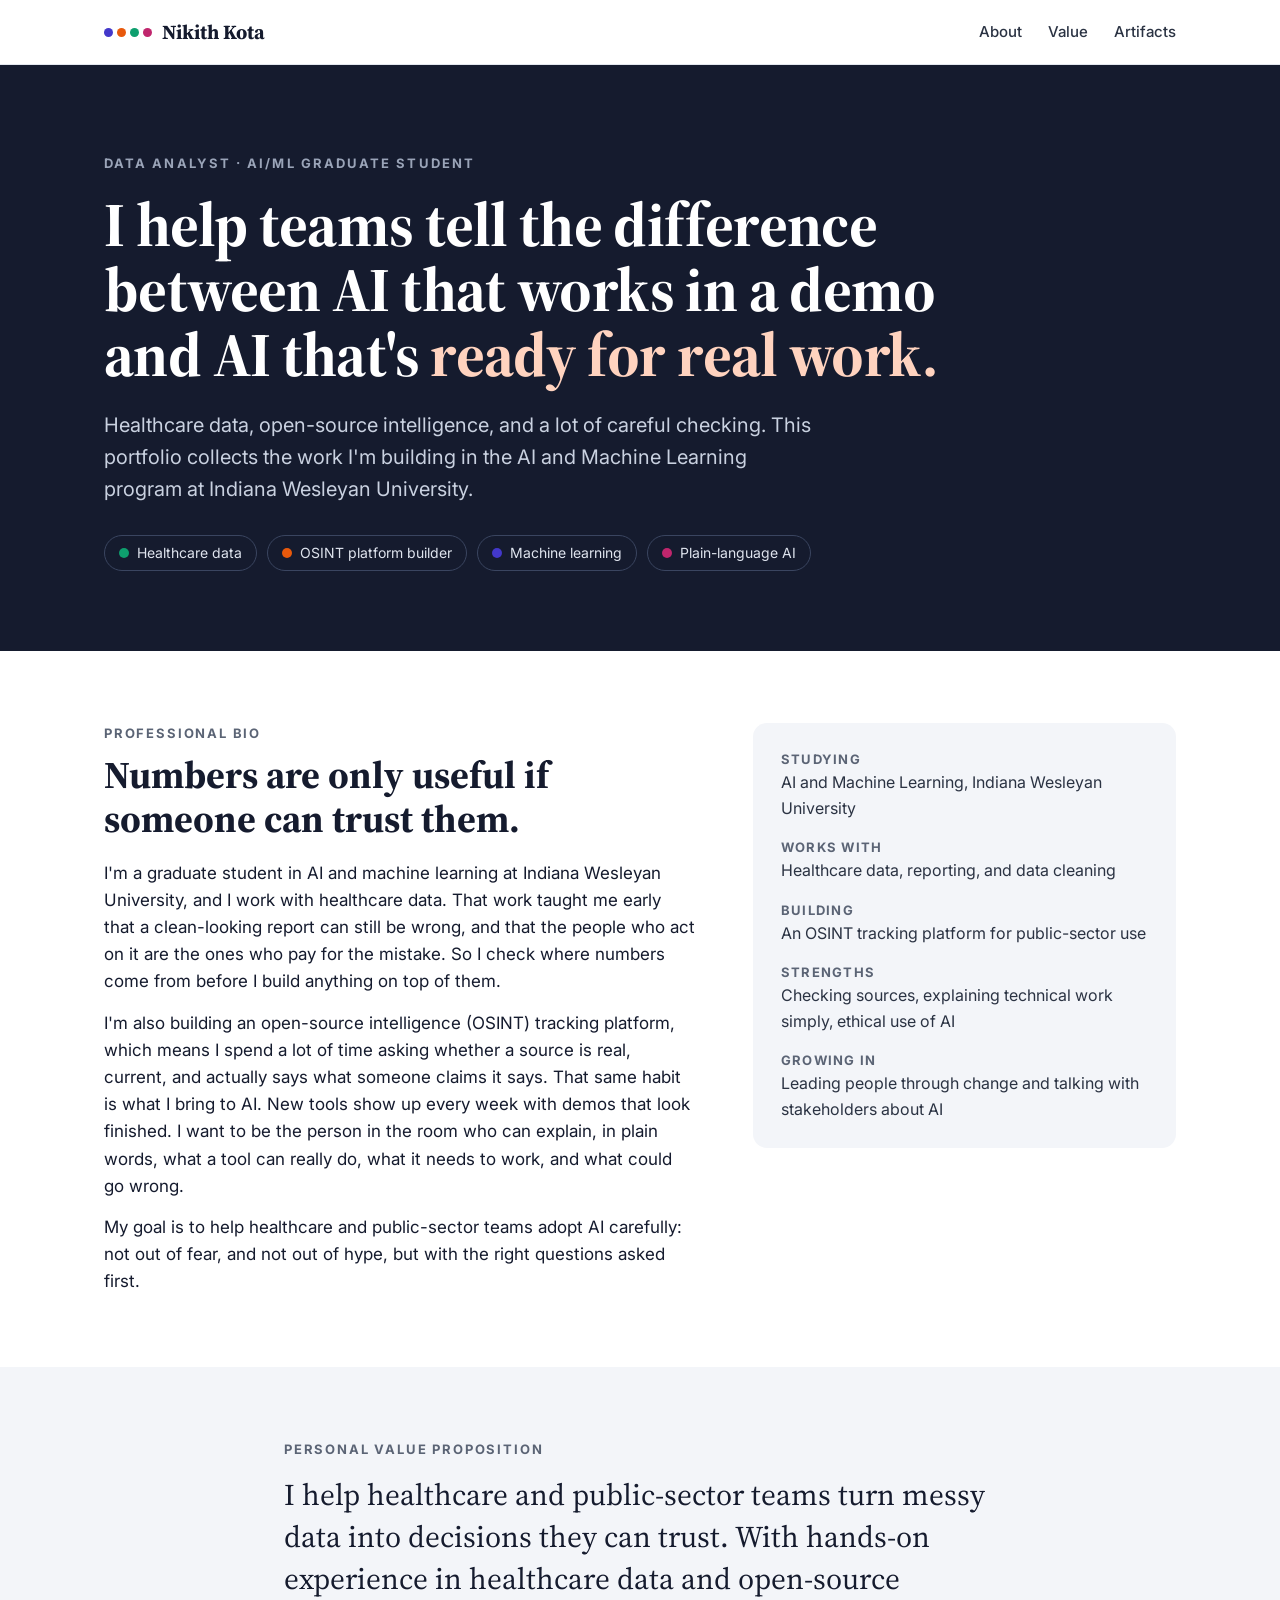
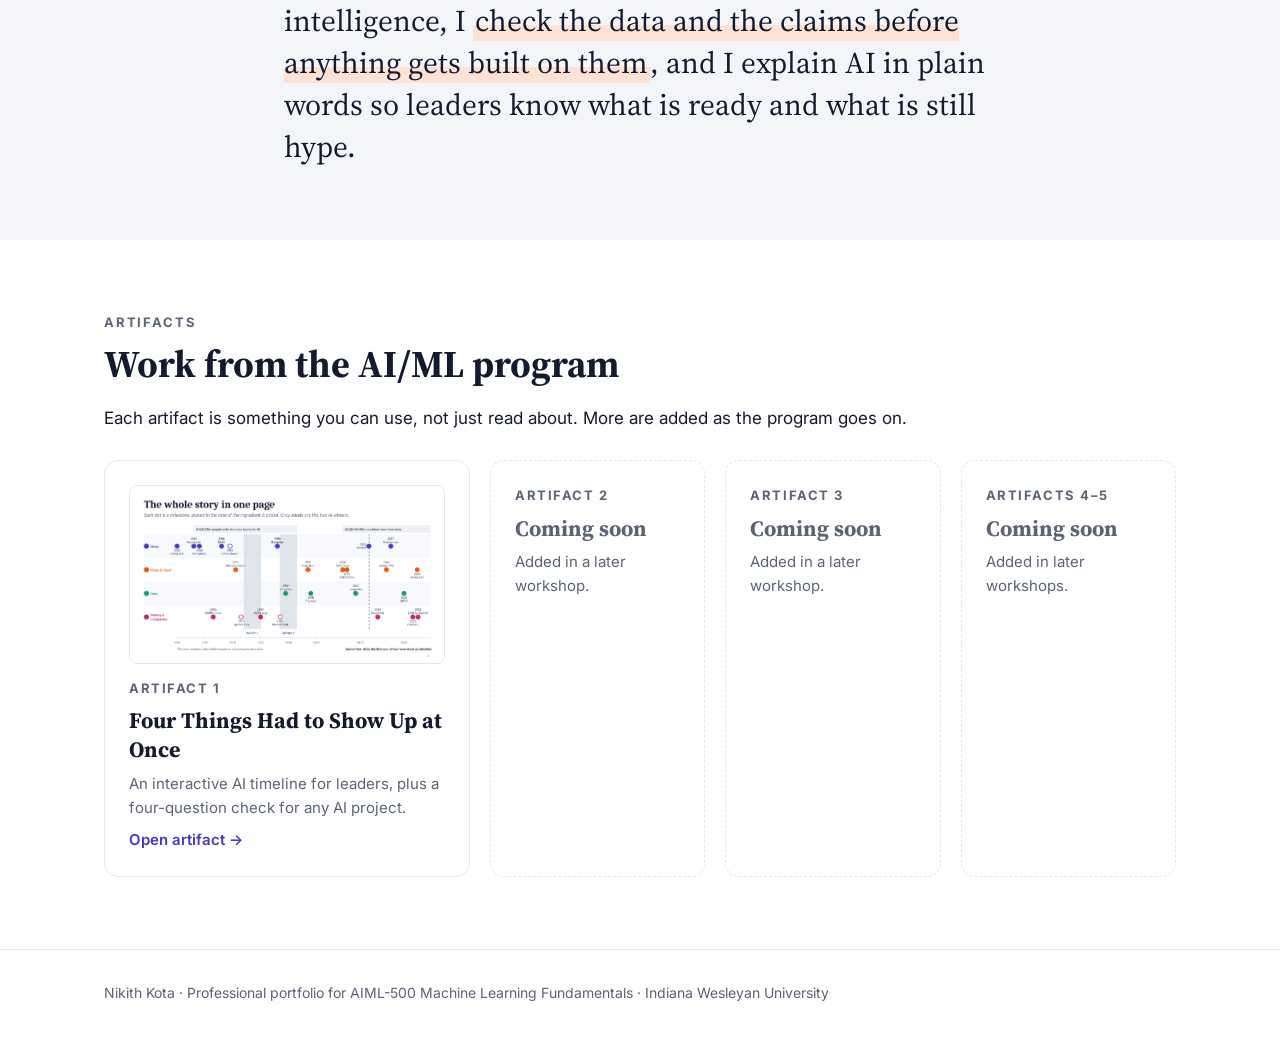
==== index.html @ 149aa992 "Add files via upload" ====
<!doctype html>
<html lang="en">
<head>
  <meta charset="utf-8">
  <meta name="viewport" content="width=device-width, initial-scale=1">
  <title>Nikith Kota | AI & Data Portfolio</title>
  <meta name="description" content="Professional portfolio of Nikith Kota, data analyst and AI/ML graduate student at Indiana Wesleyan University.">
  <link rel="preconnect" href="https://fonts.googleapis.com">
  <link rel="preconnect" href="https://fonts.gstatic.com" crossorigin>
  <link href="https://fonts.googleapis.com/css2?family=Inter:wght@400;500;600;700;800&family=Source+Serif+4:opsz,wght@8..60,600;8..60,700&display=swap" rel="stylesheet">
  <link rel="stylesheet" href="styles.css">
</head>
<body>
  <nav class="nav" aria-label="Main">
    <div class="wrap">
      <a class="brand" href="index.html"><span class="dots" aria-hidden="true"><i style="background:var(--ideas)"></i><i style="background:var(--chips)"></i><i style="background:var(--data)"></i><i style="background:var(--money)"></i></span>Nikith Kota</a>
      <ul>
        <li><a href="#about">About</a></li>
        <li><a href="#value">Value</a></li>
        <li><a href="#artifacts">Artifacts</a></li>
      </ul>
    </div>
  </nav>

  <header class="hero">
    <div class="wrap">
      <p class="kicker">Data analyst · AI/ML graduate student</p>
      <h1>I help teams tell the difference between AI that works in a demo and AI that's <em>ready for real work.</em></h1>
      <p class="lead">Healthcare data, open-source intelligence, and a lot of careful checking. This portfolio collects the work I'm building in the AI and Machine Learning program at Indiana Wesleyan University.</p>
      <div class="chips">
        <span class="chip"><i style="background:var(--data)"></i>Healthcare data</span>
        <span class="chip"><i style="background:var(--chips)"></i>OSINT platform builder</span>
        <span class="chip"><i style="background:var(--ideas)"></i>Machine learning</span>
        <span class="chip"><i style="background:var(--money)"></i>Plain-language AI</span>
      </div>
    </div>
  </header>

  <main>
    <section id="about">
      <div class="wrap bio">
        <div>
          <p class="eyebrow">Professional bio</p>
          <h2>Numbers are only useful if someone can trust them.</h2>
          <p>I'm a graduate student in AI and machine learning at Indiana Wesleyan University, and I work with healthcare data. That work taught me early that a clean-looking report can still be wrong, and that the people who act on it are the ones who pay for the mistake. So I check where numbers come from before I build anything on top of them.</p>
          <p>I'm also building an open-source intelligence (OSINT) tracking platform, which means I spend a lot of time asking whether a source is real, current, and actually says what someone claims it says. That same habit is what I bring to AI. New tools show up every week with demos that look finished. I want to be the person in the room who can explain, in plain words, what a tool can really do, what it needs to work, and what could go wrong.</p>
          <p>My goal is to help healthcare and public-sector teams adopt AI carefully: not out of fear, and not out of hype, but with the right questions asked first.</p>
        </div>
        <dl class="facts">
          <dt>Studying</dt><dd>AI and Machine Learning, Indiana Wesleyan University</dd>
          <dt>Works with</dt><dd>Healthcare data, reporting, and data cleaning</dd>
          <dt>Building</dt><dd>An OSINT tracking platform for public-sector use</dd>
          <dt>Strengths</dt><dd>Checking sources, explaining technical work simply, ethical use of AI</dd>
          <dt>Growing in</dt><dd>Leading people through change and talking with stakeholders about AI</dd>
        </dl>
      </div>
    </section>

    <section id="value" class="alt">
      <div class="wrap narrow">
        <p class="eyebrow">Personal value proposition</p>
        <p class="vp">I help healthcare and public-sector teams turn messy data into decisions they can trust. With hands-on experience in healthcare data and open-source intelligence, I <mark>check the data and the claims before anything gets built on them</mark>, and I explain AI in plain words so leaders know what is ready and what is still hype.</p>
      </div>
    </section>

    <section id="artifacts">
      <div class="wrap">
        <p class="eyebrow">Artifacts</p>
        <h2>Work from the AI/ML program</h2>
        <p>Each artifact is something you can use, not just read about. More are added as the program goes on.</p>
        <div class="grid-art">
          <a class="art" href="artifact-1.html">
            <img src="assets/timeline-preview.png" alt="Preview of the four-lane AI timeline from 1950 to 2025">
            <span class="num">Artifact 1</span>
            <h3>Four Things Had to Show Up at Once</h3>
            <p>An interactive AI timeline for leaders, plus a four-question check for any AI project.</p>
            <span class="go">Open artifact →</span>
          </a>
          <div class="art soon"><span class="num">Artifact 2</span><h3>Coming soon</h3><p>Added in a later workshop.</p></div>
          <div class="art soon"><span class="num">Artifact 3</span><h3>Coming soon</h3><p>Added in a later workshop.</p></div>
          <div class="art soon"><span class="num">Artifacts 4–5</span><h3>Coming soon</h3><p>Added in later workshops.</p></div>
        </div>
      </div>
    </section>
  </main>

  <footer>
    <div class="wrap">Nikith Kota · Professional portfolio for AIML-500 Machine Learning Fundamentals · Indiana Wesleyan University</div>
  </footer>
</body>
</html>
---- styles.css ----
:root {
  --ink: #151b2e;
  --ink-2: #2b3343;
  --muted: #5b6475;
  --line: #e3e7ee;
  --soft: #f3f5f9;
  --paper: #ffffff;
  --winter: #dce2ea;
  --ideas: #4338ca;
  --chips: #e8590c;
  --data: #0e9f6e;
  --money: #c0266d;
  --accent: #ffd3bf;
  --radius: 14px;
  --serif: "Source Serif 4", Cambria, Georgia, serif;
  --sans: "Inter", "Segoe UI", Calibri, system-ui, sans-serif;
}

* { box-sizing: border-box; margin: 0; padding: 0; }
html { scroll-behavior: smooth; }
body { background: var(--paper); color: var(--ink); font-family: var(--sans); font-size: 17px; line-height: 1.6; -webkit-font-smoothing: antialiased; }
a { color: var(--ideas); }
img { max-width: 100%; display: block; }

.wrap { max-width: 1120px; margin: 0 auto; padding: 0 24px; }
.narrow { max-width: 760px; }

/* nav */
.nav { position: sticky; top: 0; z-index: 10; background: rgba(255,255,255,.92); backdrop-filter: blur(8px); border-bottom: 1px solid var(--line); }
.nav .wrap { display: flex; align-items: center; justify-content: space-between; height: 64px; }
.brand { font-family: var(--serif); font-weight: 700; font-size: 20px; color: var(--ink); text-decoration: none; display: flex; align-items: center; gap: 10px; }
.dots { display: inline-flex; gap: 4px; }
.dots i { width: 9px; height: 9px; border-radius: 50%; display: block; }
.nav ul { list-style: none; display: flex; gap: 26px; }
.nav ul a { color: var(--ink-2); text-decoration: none; font-size: 15px; font-weight: 500; }
.nav ul a:hover, .nav ul a[aria-current] { color: var(--ink); text-decoration: underline; text-underline-offset: 6px; }

/* hero */
.hero { background: var(--ink); color: #fff; padding: 88px 0 80px; }
.kicker { font-size: 13px; letter-spacing: .16em; text-transform: uppercase; font-weight: 700; color: #9aa4b8; margin-bottom: 18px; }
.hero h1 { font-family: var(--serif); font-size: clamp(38px, 6vw, 62px); line-height: 1.05; letter-spacing: -.01em; max-width: 880px; }
.hero h1 em { font-style: normal; color: var(--accent); }
.hero p.lead { font-size: 20px; color: #c9d1e0; max-width: 720px; margin-top: 22px; }
.chips { display: flex; flex-wrap: wrap; gap: 10px; margin-top: 30px; }
.chip { display: inline-flex; align-items: center; gap: 8px; border: 1px solid #3a4560; border-radius: 999px; padding: 6px 14px; font-size: 14px; color: #dfe4ee; }
.chip i { width: 10px; height: 10px; border-radius: 50%; }

section { padding: 72px 0; }
section.alt { background: var(--soft); }
h2 { font-family: var(--serif); font-size: clamp(28px, 3.6vw, 38px); line-height: 1.15; margin-bottom: 18px; }
h3 { font-size: 20px; line-height: 1.3; margin: 26px 0 8px; }
p + p { margin-top: 14px; }
.eyebrow { font-size: 13px; letter-spacing: .14em; text-transform: uppercase; font-weight: 700; color: var(--muted); margin-bottom: 10px; }

.bio { display: grid; grid-template-columns: 1.4fr 1fr; gap: 56px; align-items: start; }
.facts { background: var(--soft); border-radius: var(--radius); padding: 26px 28px; }
.facts dt { font-size: 13px; text-transform: uppercase; letter-spacing: .1em; color: var(--muted); font-weight: 700; margin-top: 16px; }
.facts dt:first-child { margin-top: 0; }
.facts dd { font-size: 16px; color: var(--ink-2); }

.vp { font-family: var(--serif); font-size: clamp(22px, 2.6vw, 30px); line-height: 1.4; color: var(--ink); border-left: 0; }
.vp mark { background: linear-gradient(transparent 62%, #ffe2d4 62%); color: inherit; padding: 0 2px; }

.grid-art { display: grid; grid-template-columns: 1.7fr 1fr 1fr 1fr; gap: 20px; margin-top: 28px; }
.art { background: #fff; border: 1px solid var(--line); border-radius: var(--radius); padding: 24px; text-decoration: none; color: var(--ink); display: flex; flex-direction: column; gap: 8px; transition: transform .15s, box-shadow .15s; }
a.art:hover { transform: translateY(-3px); box-shadow: 0 10px 28px rgba(21,27,46,.08); }
.art .num { font-size: 13px; font-weight: 700; letter-spacing: .12em; color: var(--muted); text-transform: uppercase; }
.art h3 { margin: 0; font-family: var(--serif); font-size: 22px; }
.art p { font-size: 15px; color: var(--muted); }
.art.soon { background: transparent; border-style: dashed; color: var(--muted); }
.art.soon h3 { color: var(--muted); }
.art .go { margin-top: auto; font-weight: 600; color: var(--ideas); font-size: 15px; }
.art img { border-radius: 8px; border: 1px solid var(--line); margin-bottom: 6px; }

footer { border-top: 1px solid var(--line); padding: 32px 0 48px; color: var(--muted); font-size: 14px; }

/* artifact page */
.art-hero { padding: 64px 0 40px; border-bottom: 1px solid var(--line); }
.crumb { font-size: 14px; color: var(--muted); margin-bottom: 16px; }
.crumb a { color: var(--muted); }
.art-hero h1 { font-family: var(--serif); font-size: clamp(34px, 5vw, 52px); line-height: 1.08; max-width: 900px; }
.audience { display: inline-flex; gap: 10px; align-items: baseline; background: #fff1ea; color: #7a2e0b; border-radius: 10px; padding: 10px 16px; margin-top: 22px; font-size: 16px; }
.audience b { white-space: nowrap; }
.toc { display: flex; flex-wrap: wrap; gap: 8px 18px; margin-top: 26px; font-size: 14px; }
.toc a { color: var(--ink-2); text-decoration: none; border-bottom: 1px solid var(--line); }

.tsec { padding: 52px 0; border-bottom: 1px solid var(--line); }
.tsec:last-of-type { border-bottom: 0; }
.tsec h2 { font-size: 30px; }
.steps { counter-reset: s; list-style: none; margin-top: 10px; }
.steps li { counter-increment: s; position: relative; padding: 0 0 18px 52px; }
.steps li::before { content: counter(s); position: absolute; left: 0; top: 0; width: 34px; height: 34px; border-radius: 50%; background: var(--ink); color: #fff; font-weight: 700; font-size: 15px; display: grid; place-items: center; }
.tools { display: grid; grid-template-columns: repeat(auto-fit, minmax(220px, 1fr)); gap: 14px; margin-top: 14px; }
.tool { background: var(--soft); border-radius: 12px; padding: 16px 18px; }
.tool b { display: block; font-size: 16px; }
.tool span { font-size: 15px; color: var(--muted); }
.vp-split { display: grid; grid-template-columns: 1fr 1fr; gap: 20px; margin-top: 14px; }
.vp-box { background: var(--soft); border-radius: var(--radius); padding: 24px 26px; }
.vp-box h3 { margin-top: 0; }
.refs p { padding-left: 32px; text-indent: -32px; font-size: 15px; color: var(--ink-2); }

/* timeline */
.panel { background: #fff; border: 1px solid var(--line); border-radius: var(--radius); padding: 22px 22px 18px; margin-top: 22px; box-shadow: 0 6px 24px rgba(21,27,46,.05); }
.panel-head { display: flex; flex-wrap: wrap; justify-content: space-between; align-items: center; gap: 14px; margin-bottom: 8px; }
.panel-head h3 { margin: 0; font-family: var(--serif); font-size: 22px; }
.filters { display: flex; flex-wrap: wrap; gap: 8px; }
.filters button { font: inherit; font-size: 14px; font-weight: 600; border: 1.5px solid var(--line); background: #fff; color: var(--ink-2); border-radius: 999px; padding: 5px 13px; cursor: pointer; display: inline-flex; align-items: center; gap: 7px; }
.filters button i { width: 10px; height: 10px; border-radius: 50%; }
.filters button[aria-pressed="true"] { border-color: var(--ink); color: var(--ink); background: var(--soft); }
.scroller { overflow-x: auto; -webkit-overflow-scrolling: touch; }
#tl { min-width: 880px; width: 100%; height: auto; display: block; }
#tl .dot { cursor: pointer; transition: r .12s; }
#tl .dot:focus { outline: none; }
#tl .dot:hover, #tl .dot:focus, #tl .dot.on { stroke-width: 4; }
#tl text { font-family: var(--sans); }
.hint { font-size: 13px; color: var(--muted); margin-top: 6px; }
.detail { display: grid; grid-template-columns: 110px 1fr; gap: 18px; align-items: start; background: var(--soft); border-radius: 12px; padding: 18px 20px; margin-top: 14px; min-height: 108px; }
.detail .yr { font-family: var(--serif); font-size: 34px; font-weight: 700; line-height: 1; }
.detail .lane { font-size: 12px; font-weight: 700; letter-spacing: .1em; text-transform: uppercase; margin-top: 6px; }
.detail h4 { font-size: 19px; margin-bottom: 4px; }
.detail p { font-size: 16px; color: var(--ink-2); }

/* four-ingredient check */
.check { display: grid; grid-template-columns: repeat(2, 1fr); gap: 16px; margin-top: 18px; }
.q { display: grid; grid-template-columns: 28px 1fr; gap: 14px; background: #fff; border: 1.5px solid var(--line); border-radius: 12px; padding: 18px; cursor: pointer; transition: border-color .15s, background .15s; }
.q input { width: 22px; height: 22px; margin-top: 3px; accent-color: var(--ink); cursor: pointer; }
.q .tag, .q .ask, .q .hist { display: block; }
.q .tag { font-size: 12px; font-weight: 800; letter-spacing: .1em; text-transform: uppercase; }
.q .ask { font-weight: 700; font-size: 17px; line-height: 1.35; margin: 4px 0 6px; }
.q .hist { font-size: 14.5px; color: var(--muted); }
.q:has(input:checked) { background: #fbfcfe; }
.verdict { margin-top: 16px; display: flex; gap: 16px; align-items: center; background: var(--ink); color: #fff; border-radius: 12px; padding: 16px 20px; }
.verdict .score { font-family: var(--serif); font-size: 34px; font-weight: 700; color: var(--accent); min-width: 72px; }
.verdict p { font-size: 16px; color: #dfe4ee; }

.downloads { display: grid; grid-template-columns: repeat(auto-fit, minmax(230px, 1fr)); gap: 14px; margin-top: 16px; }
.dl { display: flex; gap: 14px; align-items: center; border: 1px solid var(--line); border-radius: 12px; padding: 14px 16px; text-decoration: none; color: var(--ink); background: #fff; }
.dl:hover { border-color: var(--ink); }
.dl .ext { font-size: 12px; font-weight: 800; letter-spacing: .06em; border-radius: 8px; padding: 8px 9px; color: #fff; background: var(--ink); }
.dl b { display: block; font-size: 15px; }
.dl span { font-size: 13px; color: var(--muted); }
.slide-img { border-radius: 12px; border: 1px solid var(--line); margin-top: 18px; }
figcaption { font-size: 14px; color: var(--muted); margin-top: 8px; }

@media (max-width: 820px) {
  body { font-size: 16px; }
  .nav ul { gap: 16px; }
  .bio, .vp-split, .check, .grid-art { grid-template-columns: 1fr; gap: 24px; }
  .hero { padding: 60px 0 56px; }
  section { padding: 52px 0; }
  .detail { grid-template-columns: 1fr; gap: 6px; }
  .audience { display: block; }
}
@media (max-width: 480px) {
  .wrap { padding: 0 16px; }
  .nav ul li:first-child { display: none; }
}
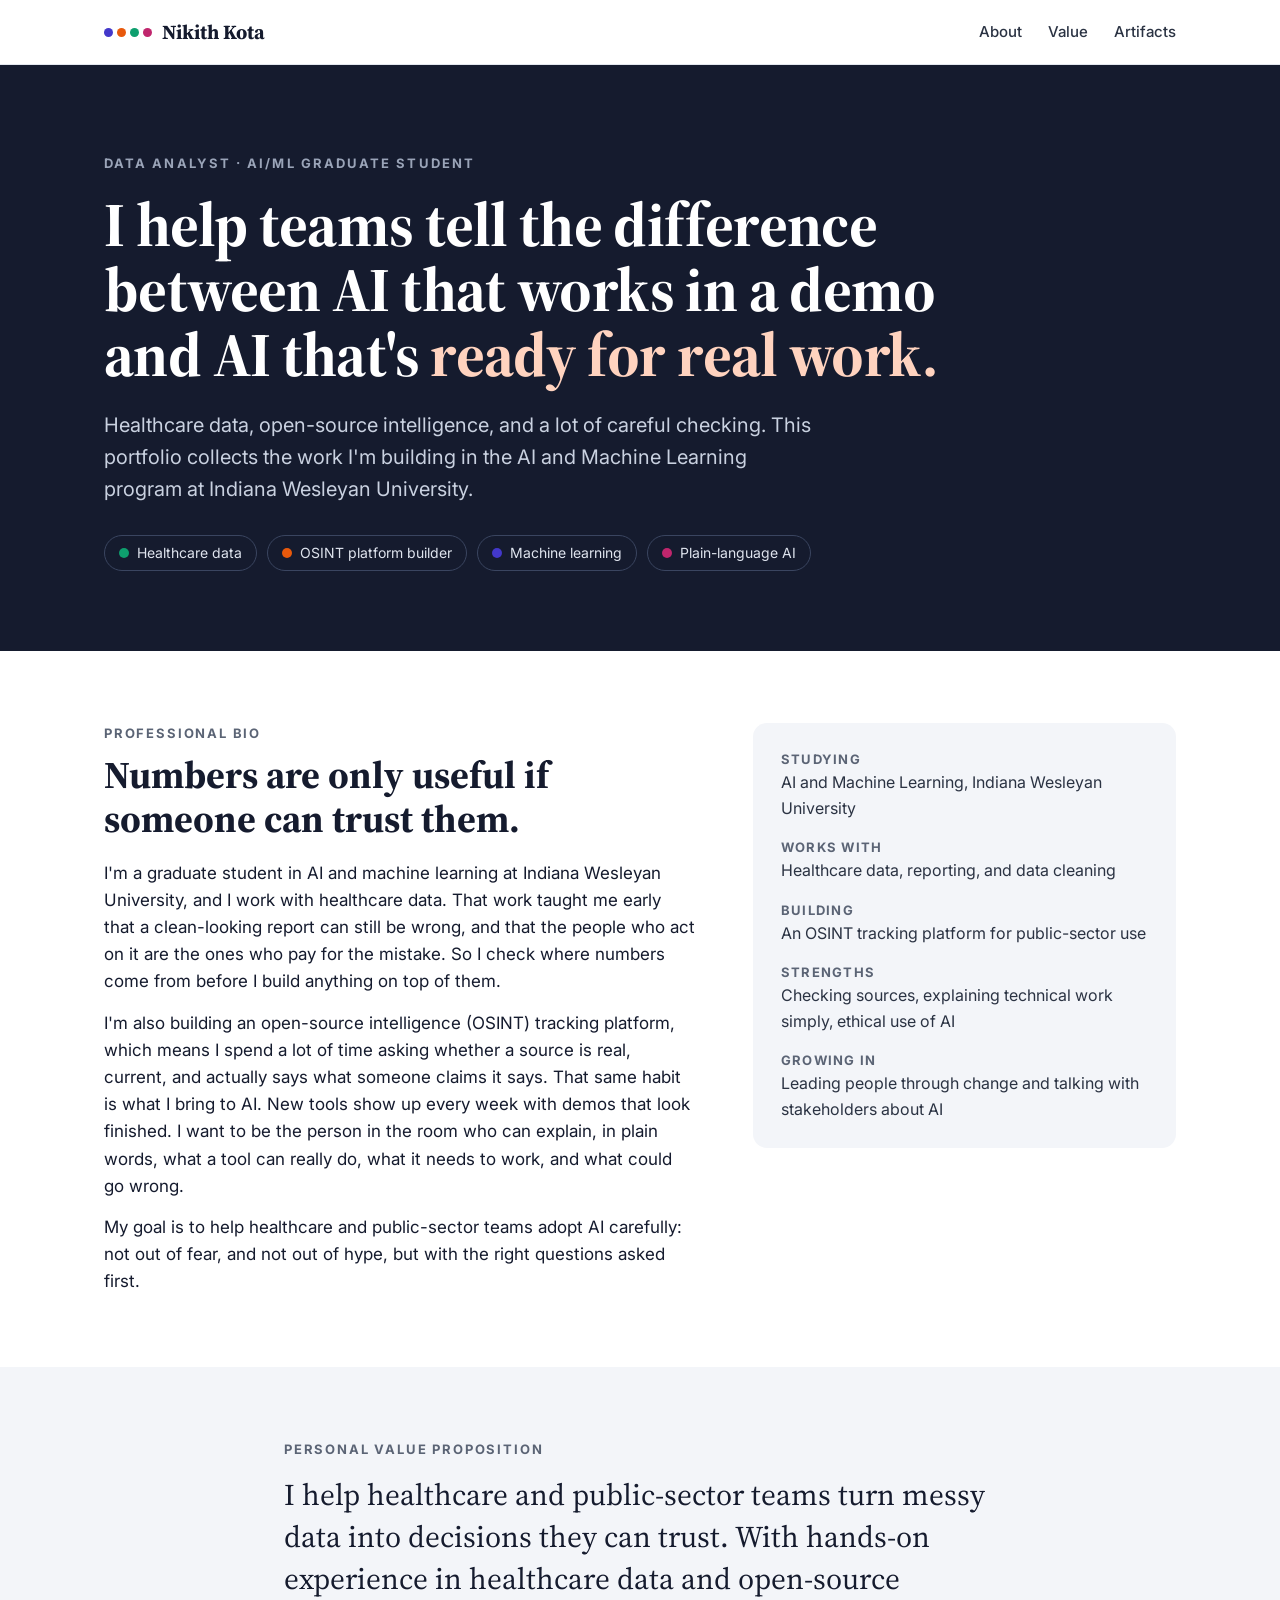
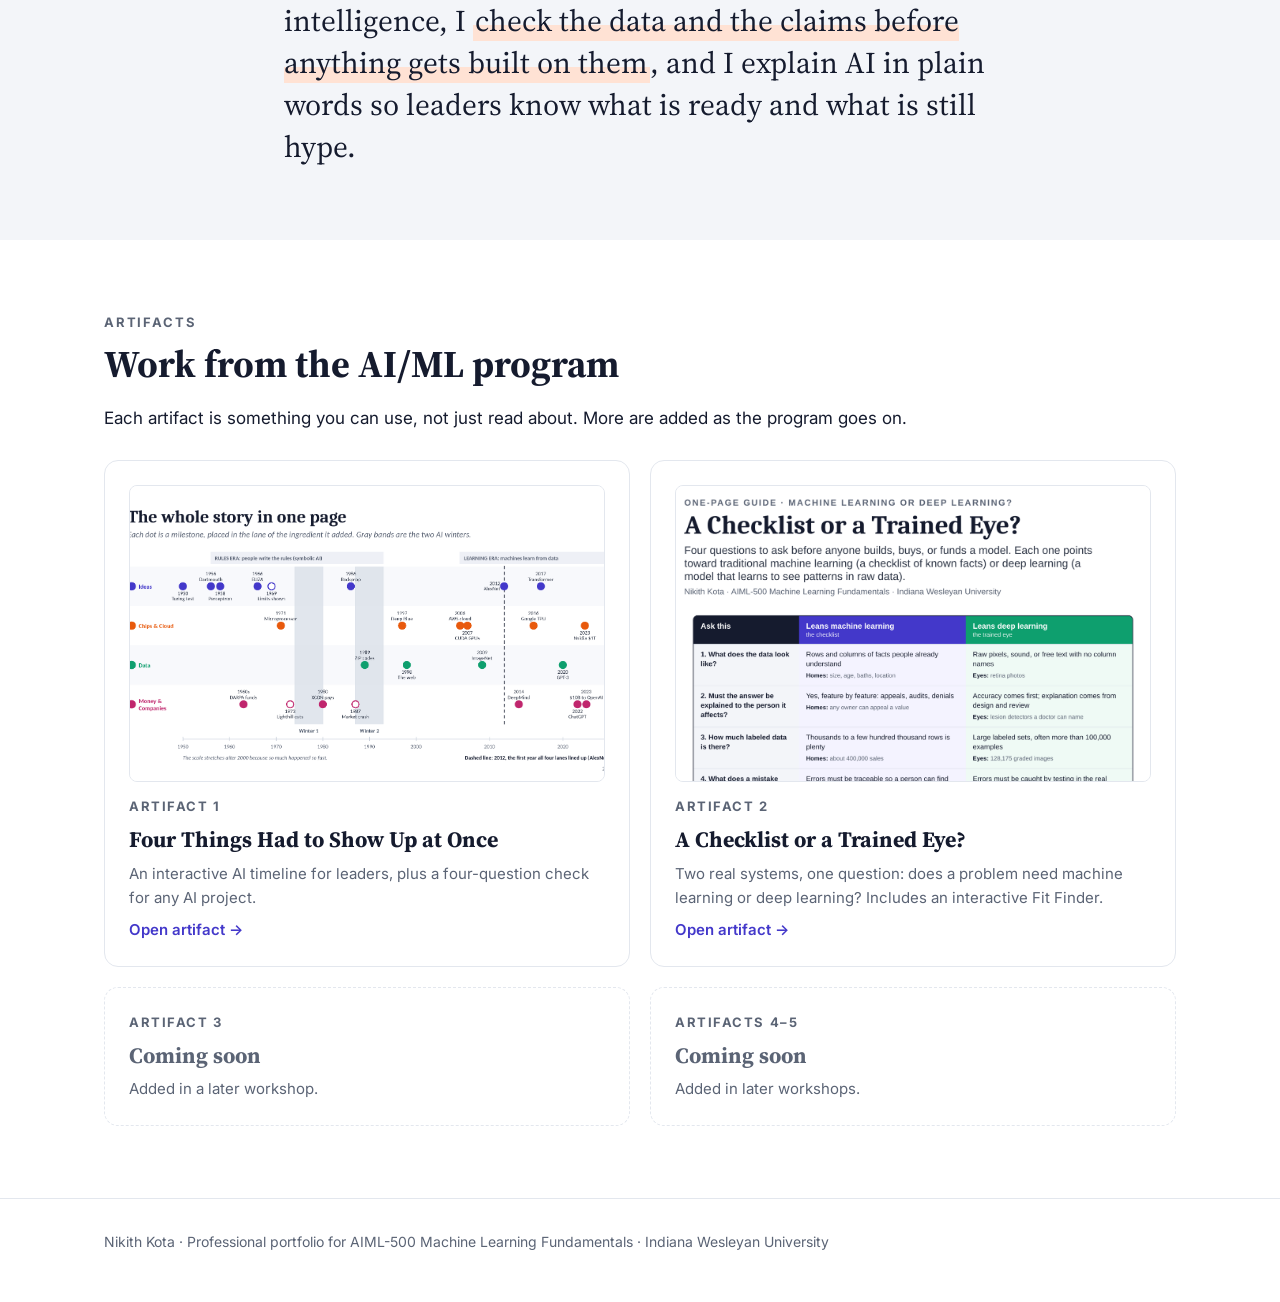
==== commit e9648504: "Add files via upload for workshop-2, 2.5 task" ====
--- a/index.html
+++ b/index.html
@@ -76,7 +76,13 @@
             <p>An interactive AI timeline for leaders, plus a four-question check for any AI project.</p>
             <span class="go">Open artifact →</span>
           </a>
-          <div class="art soon"><span class="num">Artifact 2</span><h3>Coming soon</h3><p>Added in a later workshop.</p></div>
+          <a class="art" href="artifact-2.html">
+            <img src="assets/ml-dl-preview.png" alt="Preview of the one-page guide comparing machine learning and deep learning">
+            <span class="num">Artifact 2</span>
+            <h3>A Checklist or a Trained Eye?</h3>
+            <p>Two real systems, one question: does a problem need machine learning or deep learning? Includes an interactive Fit Finder.</p>
+            <span class="go">Open artifact →</span>
+          </a>
           <div class="art soon"><span class="num">Artifact 3</span><h3>Coming soon</h3><p>Added in a later workshop.</p></div>
           <div class="art soon"><span class="num">Artifacts 4–5</span><h3>Coming soon</h3><p>Added in later workshops.</p></div>
         </div>
--- a/styles.css
+++ b/styles.css
@@ -61,7 +61,7 @@
 .vp { font-family: var(--serif); font-size: clamp(22px, 2.6vw, 30px); line-height: 1.4; color: var(--ink); border-left: 0; }
 .vp mark { background: linear-gradient(transparent 62%, #ffe2d4 62%); color: inherit; padding: 0 2px; }
 
-.grid-art { display: grid; grid-template-columns: 1.7fr 1fr 1fr 1fr; gap: 20px; margin-top: 28px; }
+.grid-art { display: grid; grid-template-columns: 1fr 1fr; gap: 20px; margin-top: 28px; }
 .art { background: #fff; border: 1px solid var(--line); border-radius: var(--radius); padding: 24px; text-decoration: none; color: var(--ink); display: flex; flex-direction: column; gap: 8px; transition: transform .15s, box-shadow .15s; }
 a.art:hover { transform: translateY(-3px); box-shadow: 0 10px 28px rgba(21,27,46,.08); }
 .art .num { font-size: 13px; font-weight: 700; letter-spacing: .12em; color: var(--muted); text-transform: uppercase; }
@@ -70,7 +70,7 @@
 .art.soon { background: transparent; border-style: dashed; color: var(--muted); }
 .art.soon h3 { color: var(--muted); }
 .art .go { margin-top: auto; font-weight: 600; color: var(--ideas); font-size: 15px; }
-.art img { border-radius: 8px; border: 1px solid var(--line); margin-bottom: 6px; }
+.art img { border-radius: 8px; border: 1px solid var(--line); margin-bottom: 6px; aspect-ratio: 16 / 10; width: 100%; object-fit: cover; object-position: top; }
 
 footer { border-top: 1px solid var(--line); padding: 32px 0 48px; color: var(--muted); font-size: 14px; }
 
@@ -155,3 +155,38 @@
   .wrap { padding: 0 16px; }
   .nav ul li:first-child { display: none; }
 }
+
+/* artifact 2: fit finder and case studies */
+.fit { display: grid; grid-template-columns: repeat(2, 1fr); gap: 16px; margin-top: 16px; }
+.fit-q { border: 1.5px solid var(--line); border-radius: 12px; padding: 16px 18px 18px; }
+.fit-q legend { font-weight: 700; font-size: 17px; line-height: 1.35; padding: 0 6px; display: flex; gap: 10px; align-items: center; }
+.fit-q legend .n { flex: none; width: 26px; height: 26px; border-radius: 50%; background: var(--ink); color: #fff; font-size: 13px; display: grid; place-items: center; }
+.opt { display: grid; grid-template-columns: 22px 1fr; gap: 10px; align-items: start; border-radius: 10px; padding: 10px 12px; margin-top: 8px; cursor: pointer; border: 1.5px solid transparent; font-size: 15px; color: var(--ink-2); line-height: 1.4; }
+.opt input { width: 18px; height: 18px; margin-top: 3px; cursor: pointer; }
+.opt b { display: block; font-size: 12px; letter-spacing: .1em; text-transform: uppercase; }
+.opt-ml { background: #f4f3ff; } .opt-ml b { color: var(--ideas); } .opt-ml input { accent-color: var(--ideas); }
+.opt-dl { background: #effaf5; } .opt-dl b { color: #0b7d57; } .opt-dl input { accent-color: var(--data); }
+.opt-ml:has(input:checked) { border-color: var(--ideas); }
+.opt-dl:has(input:checked) { border-color: var(--data); }
+.fit-result { margin-top: 16px; background: var(--ink); color: #fff; border-radius: 12px; padding: 18px 20px; }
+.fit-bar { display: flex; height: 10px; border-radius: 999px; background: #2e3850; overflow: hidden; margin-bottom: 12px; }
+.fit-bar span { display: block; height: 100%; width: 0; transition: width .25s; }
+.b-ml { background: #8f87ff; } .b-dl { background: #3fd1a0; margin-left: auto; }
+.fit-head { font-family: var(--serif); font-size: 22px; font-weight: 700; color: var(--accent); }
+.fit-text { font-size: 16px; color: #dfe4ee; margin-top: 6px; }
+.fit-text:empty { display: none; }
+.cases { display: grid; grid-template-columns: 1fr 1fr; gap: 20px; margin-top: 26px; }
+.case { border-radius: var(--radius); padding: 24px 26px; }
+.case-ml { background: #f4f3ff; } .case-dl { background: #effaf5; }
+.case-tag { font-size: 12px; font-weight: 800; letter-spacing: .12em; text-transform: uppercase; }
+.case-ml .case-tag { color: var(--ideas); } .case-dl .case-tag { color: #0b7d57; }
+.case h3 { font-family: var(--serif); font-size: 22px; margin: 6px 0 14px; }
+.stats { list-style: none; display: grid; grid-template-columns: repeat(3, 1fr); gap: 10px; margin-bottom: 14px; }
+.stats li { background: #fff; border-radius: 10px; padding: 10px 12px; }
+.stats b { display: block; font-family: var(--serif); font-size: 26px; line-height: 1.1; }
+.stats span { font-size: 13px; color: var(--muted); line-height: 1.3; display: block; }
+.case p { font-size: 15.5px; color: var(--ink-2); }
+.catch { margin-top: 18px; background: var(--soft); border-radius: 12px; padding: 16px 20px; font-size: 16px; color: var(--ink-2); }
+@media (max-width: 820px) {
+  .fit, .cases { grid-template-columns: 1fr; }
+}
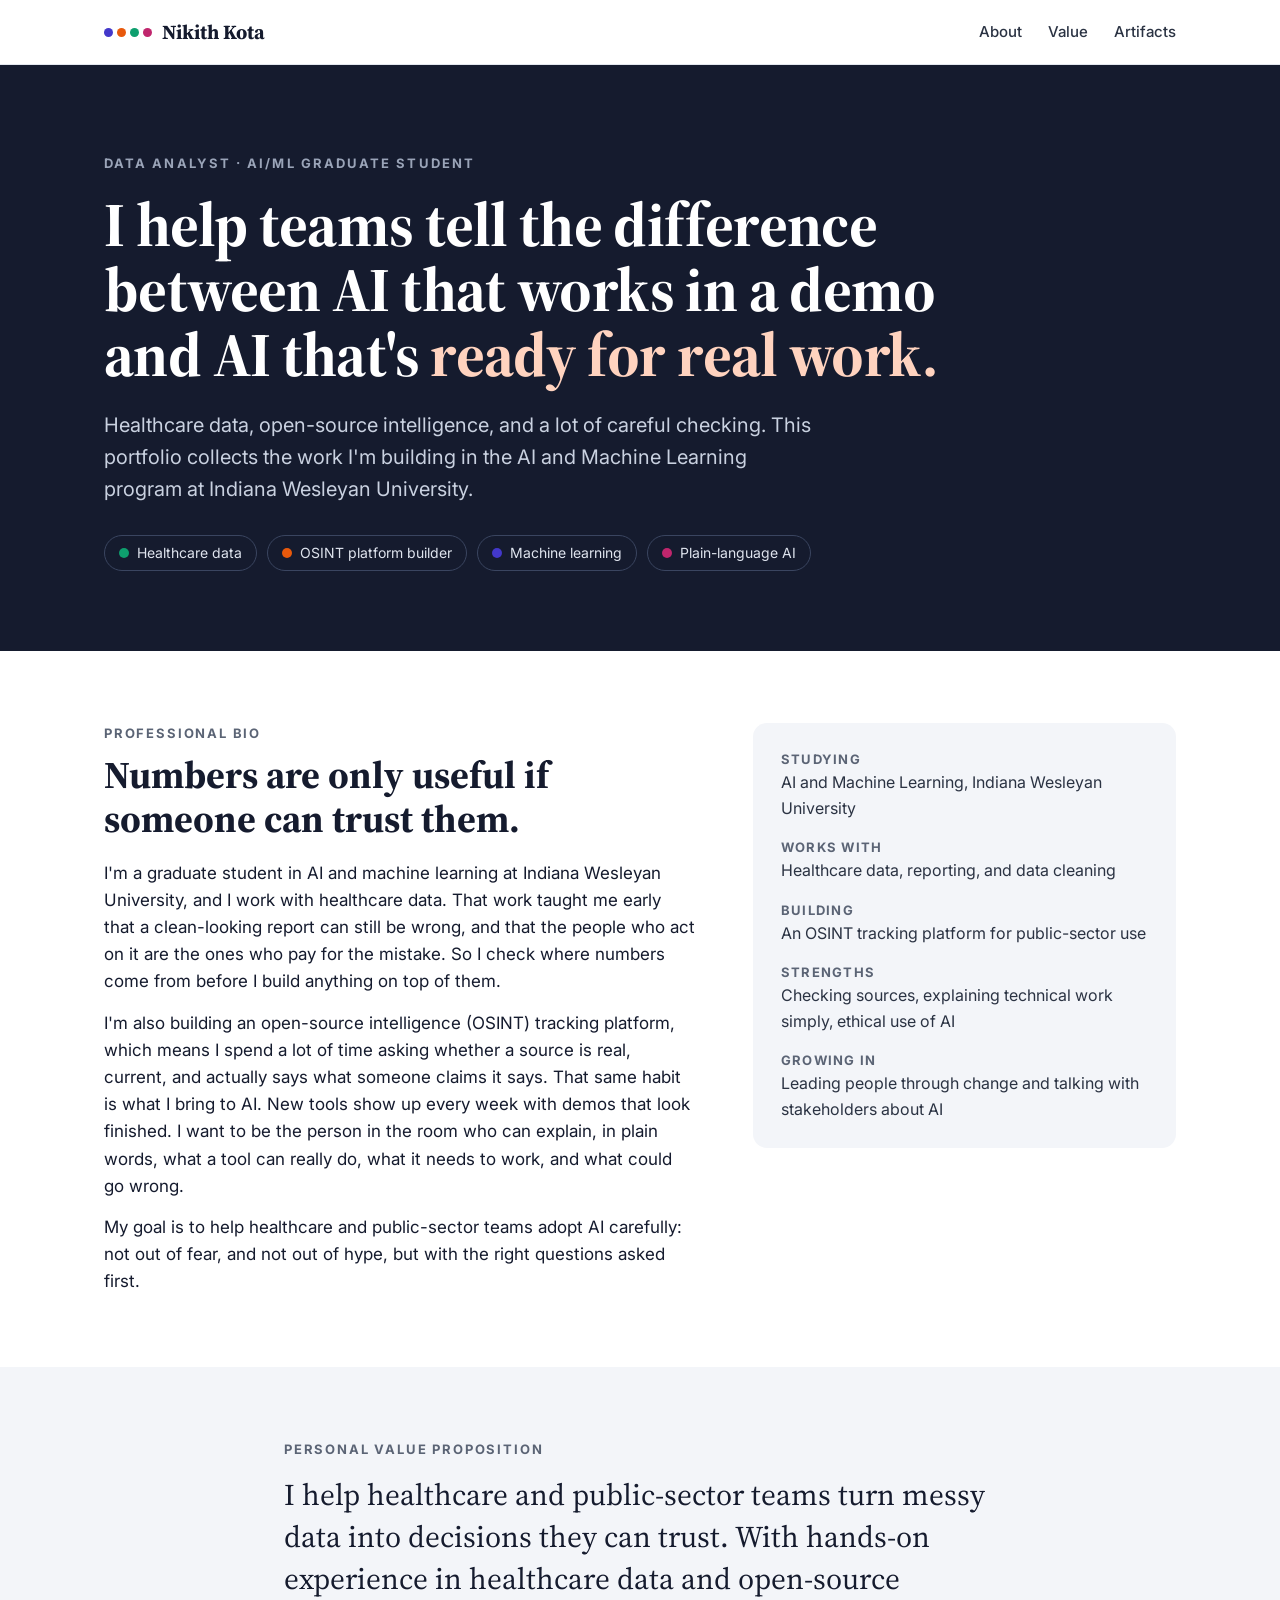
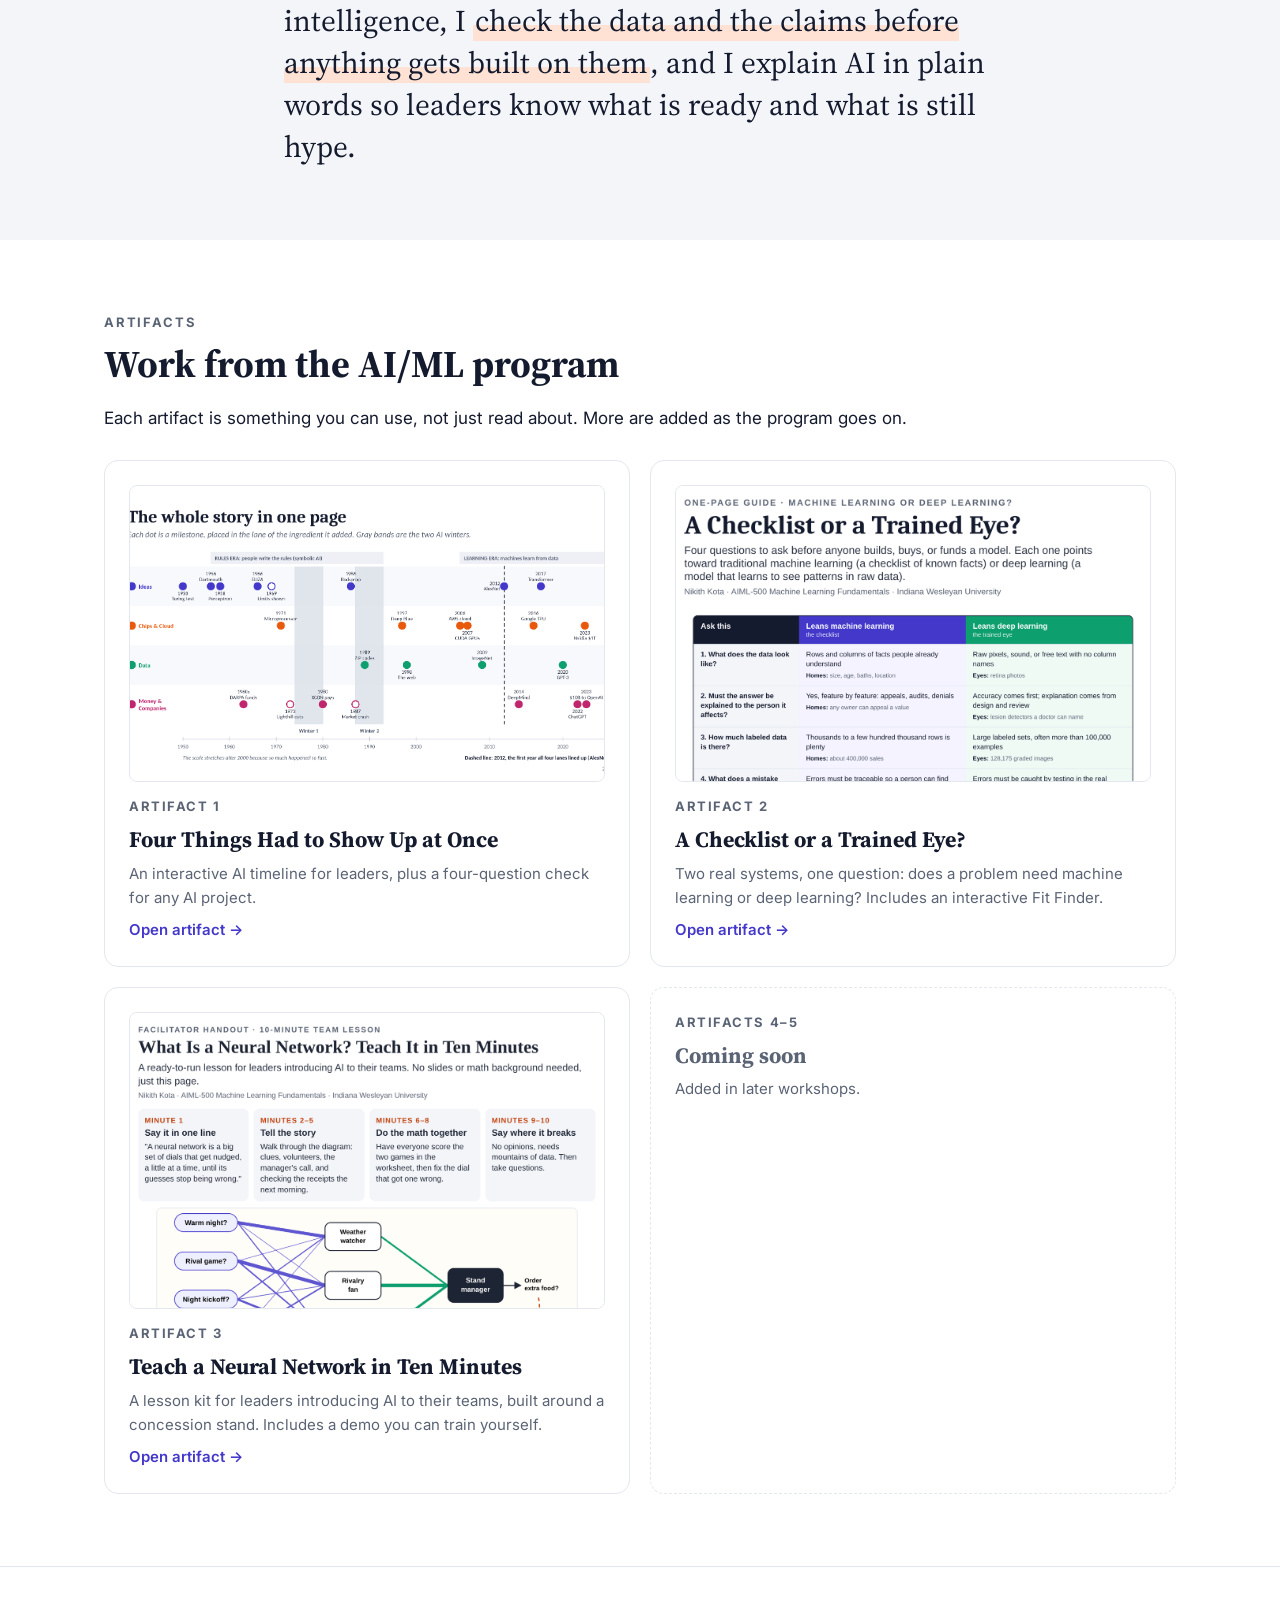
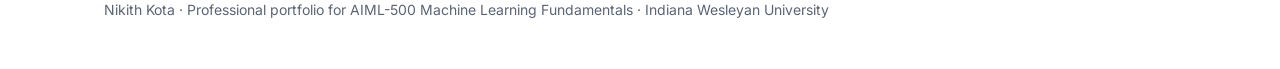
==== commit 251ad8b9: "Add files via upload" ====
--- a/index.html
+++ b/index.html
@@ -83,7 +83,13 @@
             <p>Two real systems, one question: does a problem need machine learning or deep learning? Includes an interactive Fit Finder.</p>
             <span class="go">Open artifact →</span>
           </a>
-          <div class="art soon"><span class="num">Artifact 3</span><h3>Coming soon</h3><p>Added in a later workshop.</p></div>
+          <a class="art" href="artifact-3.html">
+            <img src="assets/nn-lesson-preview.png" alt="Preview of the one-page lesson handout for teaching neural networks in ten minutes">
+            <span class="num">Artifact 3</span>
+            <h3>Teach a Neural Network in Ten Minutes</h3>
+            <p>A lesson kit for leaders introducing AI to their teams, built around a concession stand. Includes a demo you can train yourself.</p>
+            <span class="go">Open artifact →</span>
+          </a>
           <div class="art soon"><span class="num">Artifacts 4–5</span><h3>Coming soon</h3><p>Added in later workshops.</p></div>
         </div>
       </div>
--- a/styles.css
+++ b/styles.css
@@ -190,3 +190,34 @@
 @media (max-width: 820px) {
   .fit, .cases { grid-template-columns: 1fr; }
 }
+
+/* artifact 3: stand crew trainer */
+.crew { display: grid; grid-template-columns: 280px 1fr; gap: 26px; margin-top: 16px; }
+.crew-label { font-size: 13px; font-weight: 700; letter-spacing: .08em; text-transform: uppercase; color: var(--muted); margin-bottom: 8px; }
+.dial { display: grid; grid-template-columns: 1fr auto; align-items: center; gap: 2px 10px; padding: 8px 0; border-bottom: 1px solid var(--line); }
+.dial span { font-size: 15px; }
+.dial b { font-size: 18px; font-variant-numeric: tabular-nums; }
+.dial i { grid-column: 1 / -1; height: 7px; border-radius: 999px; background: var(--chips); transition: width .35s ease; min-width: 3px; }
+.test { display: flex; flex-direction: column; gap: 6px; }
+.tog { display: flex; align-items: center; gap: 9px; font-size: 15px; cursor: pointer; }
+.tog input { width: 17px; height: 17px; accent-color: var(--ink); }
+.test-out { margin-top: 12px; font-size: 15px; display: flex; align-items: center; gap: 10px; }
+.call { font-weight: 700; font-size: 14px; padding: 4px 12px; border-radius: 999px; background: var(--soft); color: var(--muted); }
+.call.busy { background: var(--accent); color: var(--ink); }
+.crew-top { display: flex; justify-content: space-between; align-items: baseline; gap: 12px; font-size: 15px; color: var(--muted); margin-bottom: 6px; }
+.crew-top b { color: var(--ink); font-size: 18px; }
+.scroller { overflow-x: auto; -webkit-overflow-scrolling: touch; }
+.games { width: 100%; border-collapse: collapse; font-size: 14px; min-width: 540px; }
+.games th { text-align: left; font-size: 12px; text-transform: uppercase; letter-spacing: .06em; color: var(--muted); padding: 6px 8px; border-bottom: 1.5px solid var(--line); }
+.games td { padding: 7px 8px; border-bottom: 1px solid var(--line); }
+.games td:last-child { font-weight: 700; }
+.games td:first-child { white-space: nowrap; }
+.games tr.ok td:last-child { color: var(--data); }
+.games tr.miss td { background: #fff4ee; }
+.games tr.miss td:last-child { color: var(--chips); }
+.train { margin-top: 14px; font: inherit; font-weight: 700; font-size: 15px; background: var(--ink); color: #fff; border: 0; border-radius: 999px; padding: 10px 20px; cursor: pointer; }
+.train:disabled { background: var(--data); cursor: default; }
+.log { list-style: none; margin-top: 12px; font-size: 14px; color: var(--ink-2); }
+.log li { padding: 6px 0 6px 14px; border-left: 3px solid var(--line); margin-bottom: 4px; }
+.crew > div { min-width: 0; }
+@media (max-width: 820px) { .crew { grid-template-columns: 1fr; } }
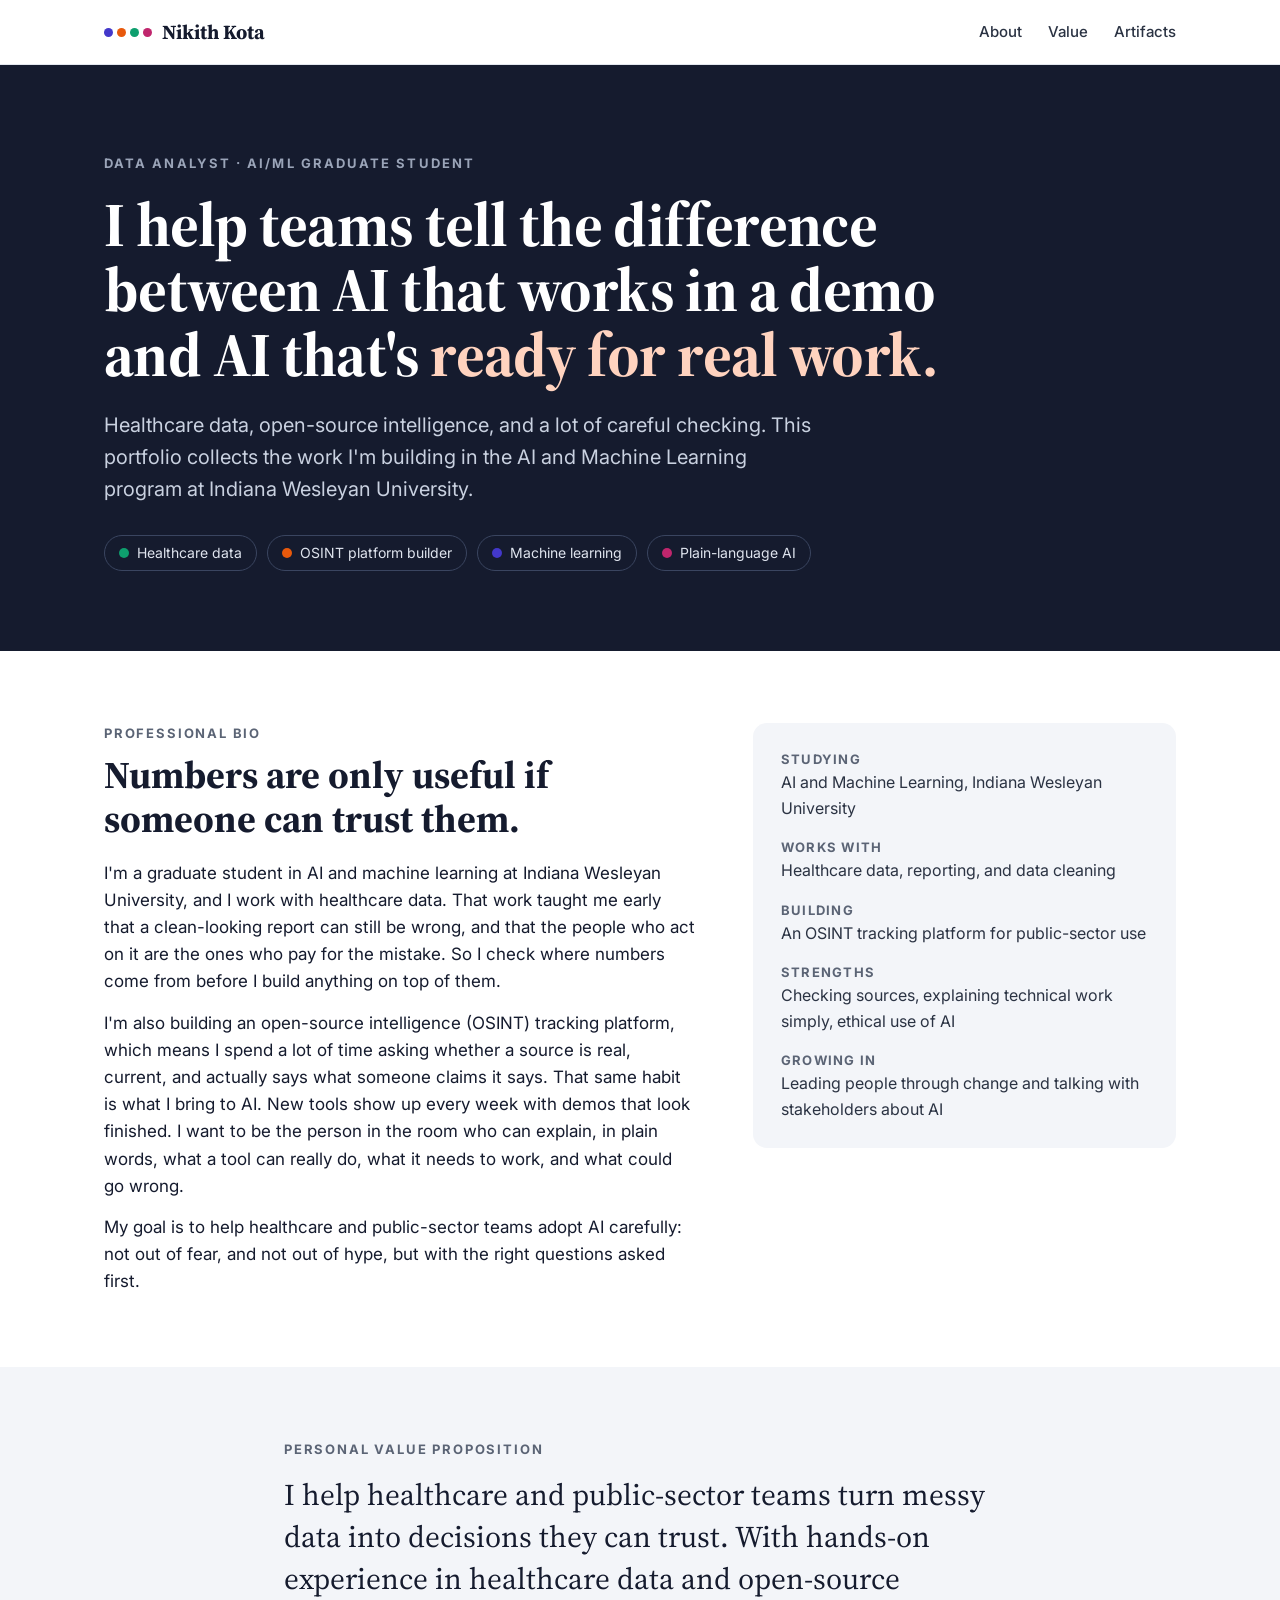
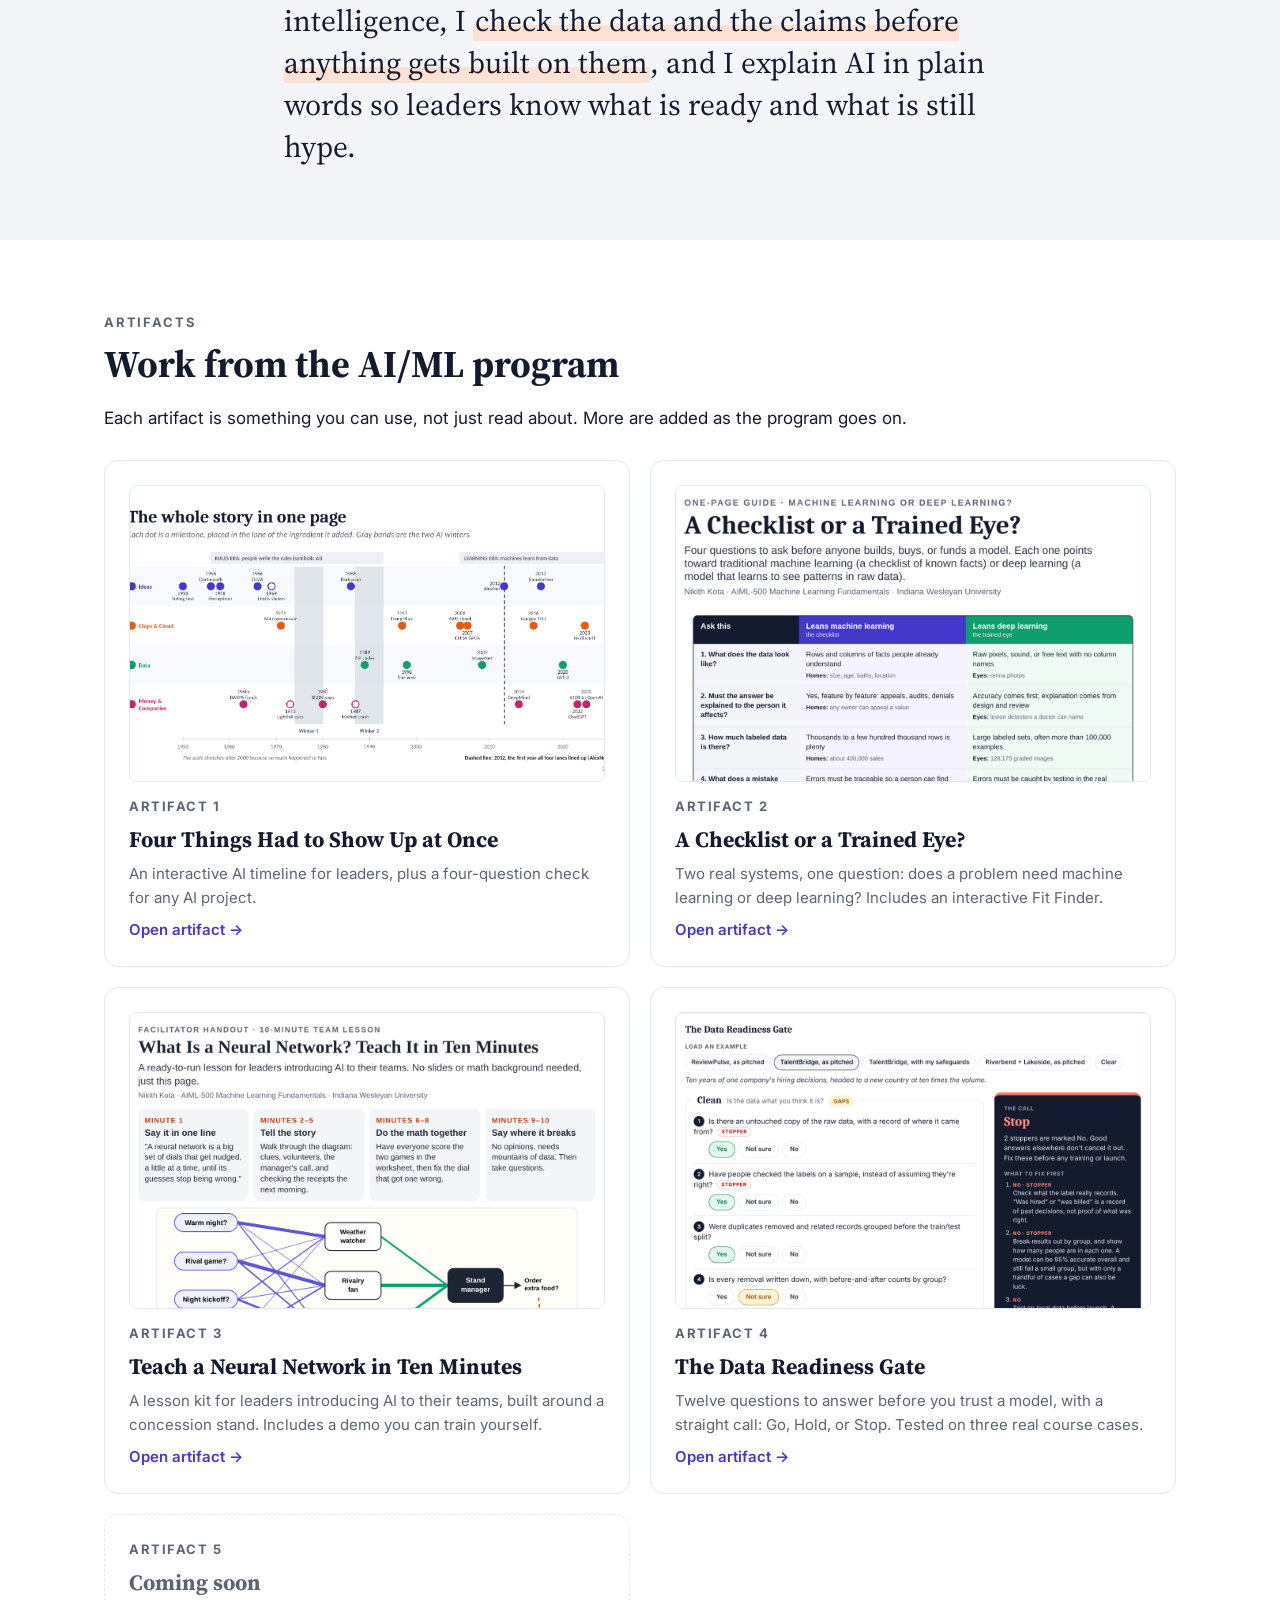
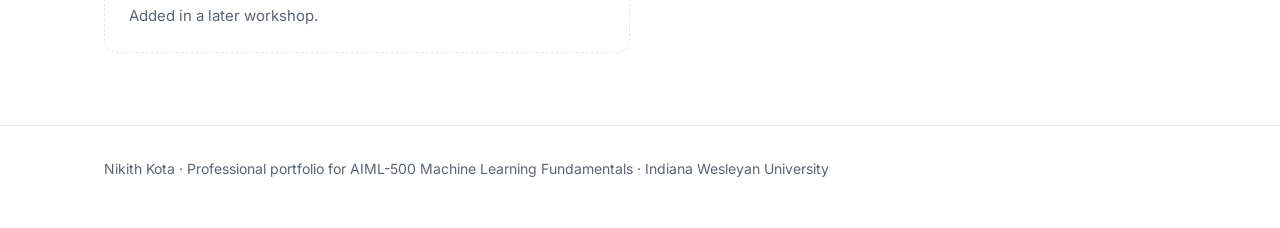
==== commit 8e2c9363: "Add files via upload" ====
--- a/index.html
+++ b/index.html
@@ -8,7 +8,7 @@
   <link rel="preconnect" href="https://fonts.googleapis.com">
   <link rel="preconnect" href="https://fonts.gstatic.com" crossorigin>
   <link href="https://fonts.googleapis.com/css2?family=Inter:wght@400;500;600;700;800&family=Source+Serif+4:opsz,wght@8..60,600;8..60,700&display=swap" rel="stylesheet">
-  <link rel="stylesheet" href="styles.css">
+  <link rel="stylesheet" href="styles.css?v=3">
 </head>
 <body>
   <nav class="nav" aria-label="Main">
@@ -90,7 +90,14 @@
             <p>A lesson kit for leaders introducing AI to their teams, built around a concession stand. Includes a demo you can train yourself.</p>
             <span class="go">Open artifact →</span>
           </a>
-          <div class="art soon"><span class="num">Artifacts 4–5</span><h3>Coming soon</h3><p>Added in later workshops.</p></div>
+          <a class="art" href="artifact-4.html">
+            <img src="assets/data-gate-preview.png" alt="Preview of the Data Readiness Gate showing questions and a Stop verdict">
+            <span class="num">Artifact 4</span>
+            <h3>The Data Readiness Gate</h3>
+            <p>Twelve questions to answer before you trust a model, with a straight call: Go, Hold, or Stop. Tested on three real course cases.</p>
+            <span class="go">Open artifact →</span>
+          </a>
+          <div class="art soon"><span class="num">Artifact 5</span><h3>Coming soon</h3><p>Added in a later workshop.</p></div>
         </div>
       </div>
     </section>
--- a/styles.css
+++ b/styles.css
@@ -190,34 +190,3 @@
 @media (max-width: 820px) {
   .fit, .cases { grid-template-columns: 1fr; }
 }
-
-/* artifact 3: stand crew trainer */
-.crew { display: grid; grid-template-columns: 280px 1fr; gap: 26px; margin-top: 16px; }
-.crew-label { font-size: 13px; font-weight: 700; letter-spacing: .08em; text-transform: uppercase; color: var(--muted); margin-bottom: 8px; }
-.dial { display: grid; grid-template-columns: 1fr auto; align-items: center; gap: 2px 10px; padding: 8px 0; border-bottom: 1px solid var(--line); }
-.dial span { font-size: 15px; }
-.dial b { font-size: 18px; font-variant-numeric: tabular-nums; }
-.dial i { grid-column: 1 / -1; height: 7px; border-radius: 999px; background: var(--chips); transition: width .35s ease; min-width: 3px; }
-.test { display: flex; flex-direction: column; gap: 6px; }
-.tog { display: flex; align-items: center; gap: 9px; font-size: 15px; cursor: pointer; }
-.tog input { width: 17px; height: 17px; accent-color: var(--ink); }
-.test-out { margin-top: 12px; font-size: 15px; display: flex; align-items: center; gap: 10px; }
-.call { font-weight: 700; font-size: 14px; padding: 4px 12px; border-radius: 999px; background: var(--soft); color: var(--muted); }
-.call.busy { background: var(--accent); color: var(--ink); }
-.crew-top { display: flex; justify-content: space-between; align-items: baseline; gap: 12px; font-size: 15px; color: var(--muted); margin-bottom: 6px; }
-.crew-top b { color: var(--ink); font-size: 18px; }
-.scroller { overflow-x: auto; -webkit-overflow-scrolling: touch; }
-.games { width: 100%; border-collapse: collapse; font-size: 14px; min-width: 540px; }
-.games th { text-align: left; font-size: 12px; text-transform: uppercase; letter-spacing: .06em; color: var(--muted); padding: 6px 8px; border-bottom: 1.5px solid var(--line); }
-.games td { padding: 7px 8px; border-bottom: 1px solid var(--line); }
-.games td:last-child { font-weight: 700; }
-.games td:first-child { white-space: nowrap; }
-.games tr.ok td:last-child { color: var(--data); }
-.games tr.miss td { background: #fff4ee; }
-.games tr.miss td:last-child { color: var(--chips); }
-.train { margin-top: 14px; font: inherit; font-weight: 700; font-size: 15px; background: var(--ink); color: #fff; border: 0; border-radius: 999px; padding: 10px 20px; cursor: pointer; }
-.train:disabled { background: var(--data); cursor: default; }
-.log { list-style: none; margin-top: 12px; font-size: 14px; color: var(--ink-2); }
-.log li { padding: 6px 0 6px 14px; border-left: 3px solid var(--line); margin-bottom: 4px; }
-.crew > div { min-width: 0; }
-@media (max-width: 820px) { .crew { grid-template-columns: 1fr; } }
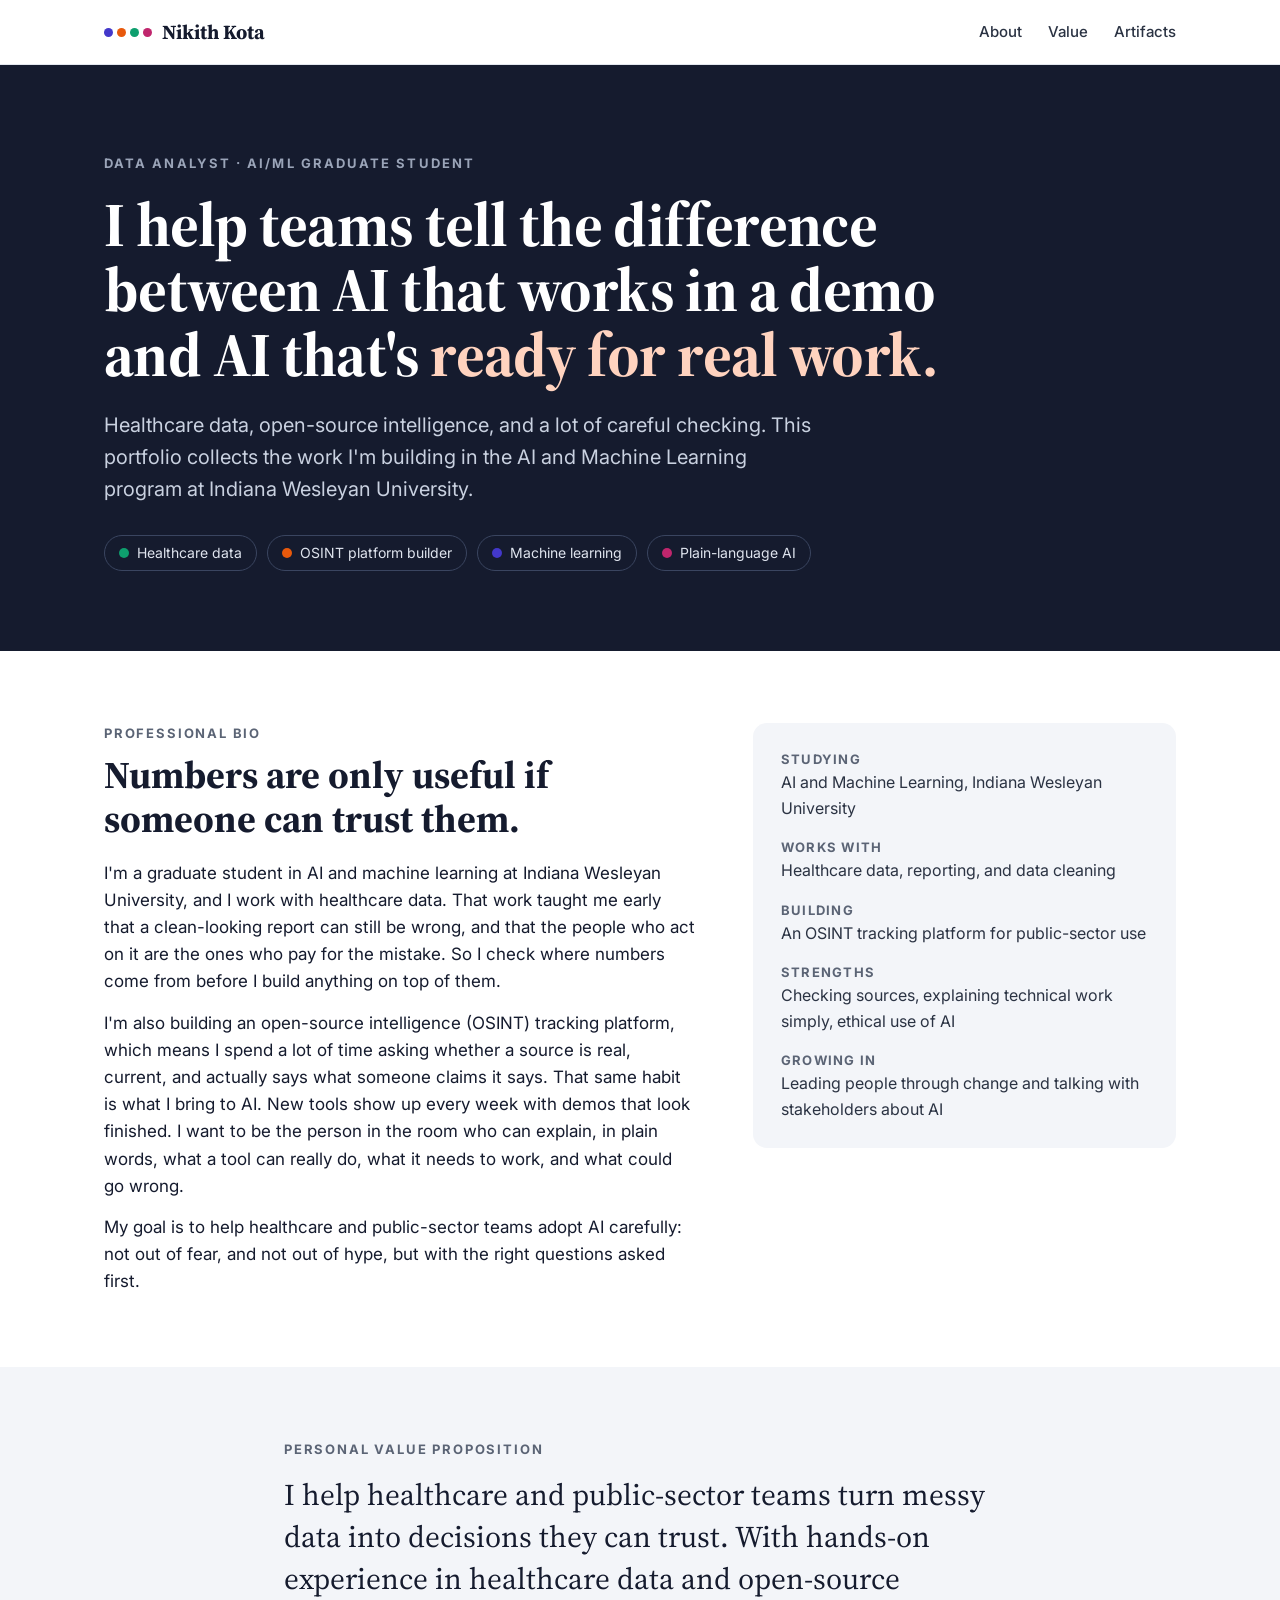
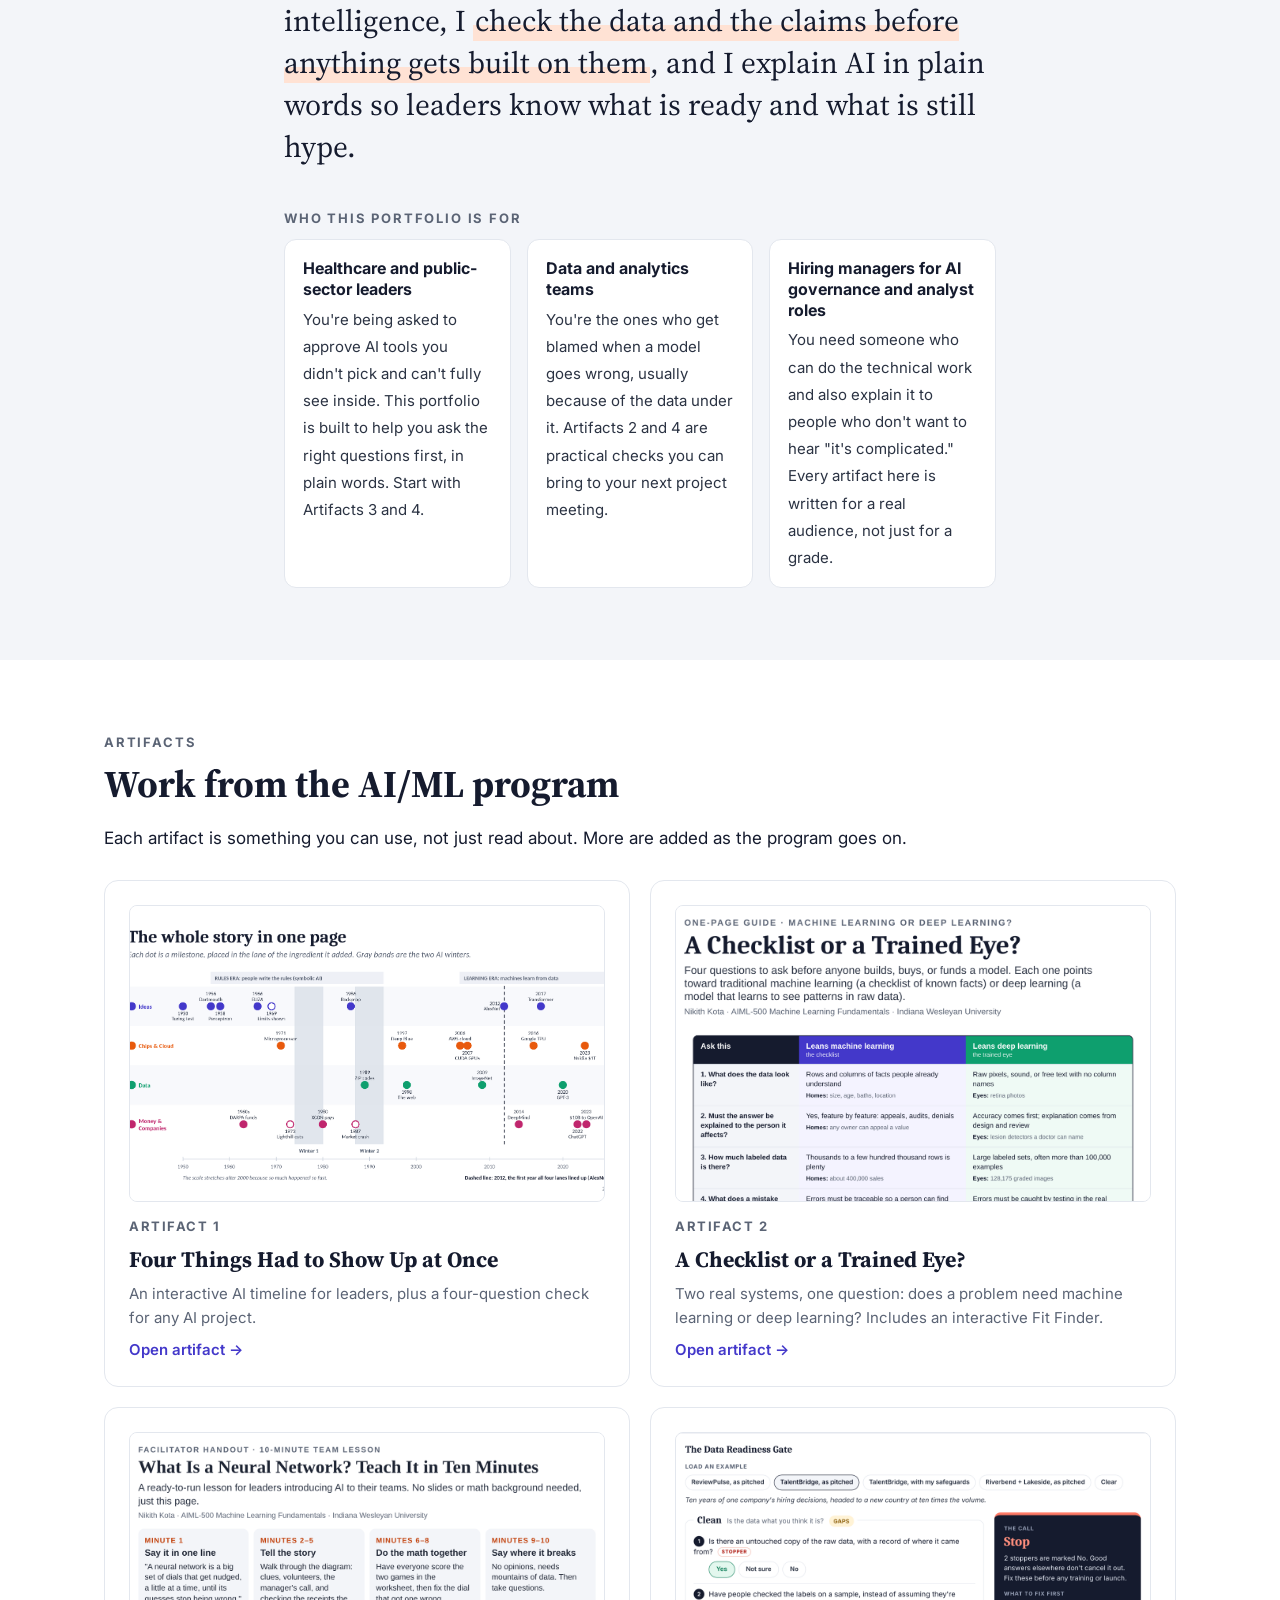
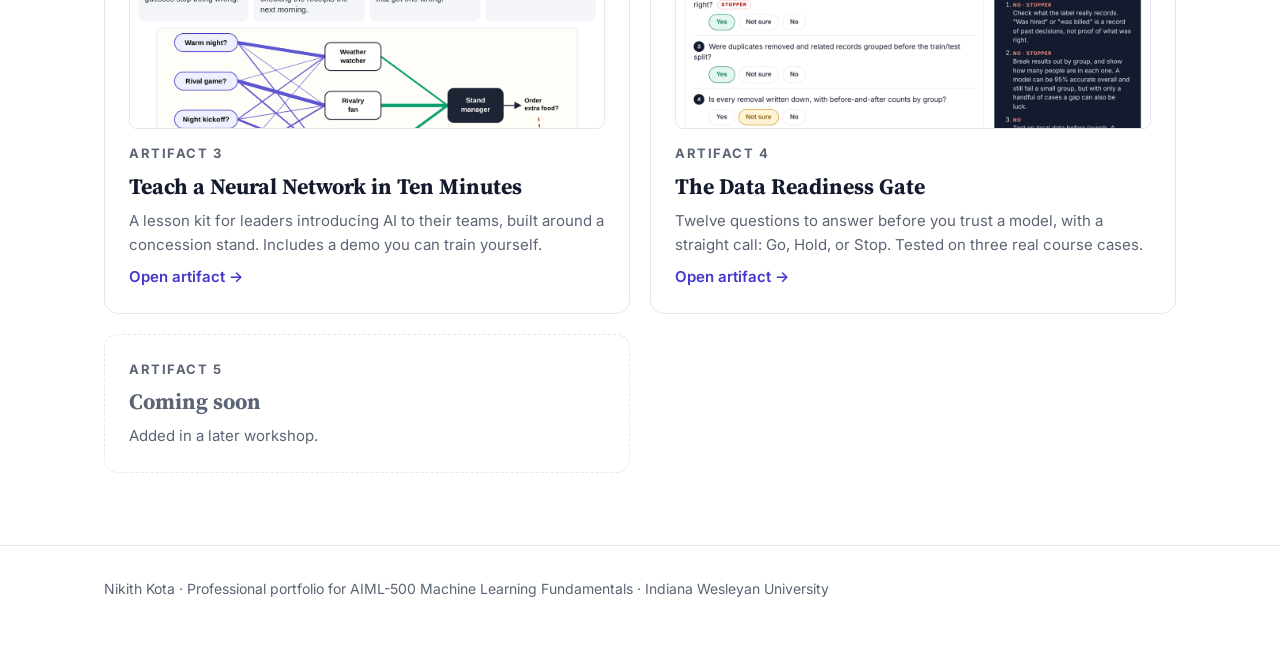
==== commit 4c464edf: "Add files via upload" ====
--- a/index.html
+++ b/index.html
@@ -9,6 +9,7 @@
   <link rel="preconnect" href="https://fonts.gstatic.com" crossorigin>
   <link href="https://fonts.googleapis.com/css2?family=Inter:wght@400;500;600;700;800&family=Source+Serif+4:opsz,wght@8..60,600;8..60,700&display=swap" rel="stylesheet">
   <link rel="stylesheet" href="styles.css?v=3">
+  <link rel="stylesheet" href="home.css?v=1">
 </head>
 <body>
   <nav class="nav" aria-label="Main">
@@ -60,6 +61,12 @@
       <div class="wrap narrow">
         <p class="eyebrow">Personal value proposition</p>
         <p class="vp">I help healthcare and public-sector teams turn messy data into decisions they can trust. With hands-on experience in healthcare data and open-source intelligence, I <mark>check the data and the claims before anything gets built on them</mark>, and I explain AI in plain words so leaders know what is ready and what is still hype.</p>
+        <p class="eyebrow" style="margin-top:40px">Who this portfolio is for</p>
+        <div class="aud">
+          <div><b>Healthcare and public-sector leaders</b><span>You're being asked to approve AI tools you didn't pick and can't fully see inside. This portfolio is built to help you ask the right questions first, in plain words. Start with Artifacts 3 and 4.</span></div>
+          <div><b>Data and analytics teams</b><span>You're the ones who get blamed when a model goes wrong, usually because of the data under it. Artifacts 2 and 4 are practical checks you can bring to your next project meeting.</span></div>
+          <div><b>Hiring managers for AI governance and analyst roles</b><span>You need someone who can do the technical work and also explain it to people who don't want to hear "it's complicated." Every artifact here is written for a real audience, not just for a grade.</span></div>
+        </div>
       </div>
     </section>
 
--- a/home.css
+++ b/home.css
@@ -0,0 +1,5 @@
+.aud { display: grid; grid-template-columns: repeat(3, 1fr); gap: 16px; }
+.aud div { background: #fff; border: 1px solid var(--line); border-radius: 12px; padding: 18px 18px 16px; }
+.aud b { display: block; font-size: 16px; line-height: 1.3; margin-bottom: 6px; color: var(--ink); }
+.aud span { font-size: 15px; line-height: 1.5; color: var(--ink-2); }
+@media (max-width: 860px) { .aud { grid-template-columns: 1fr; } }
